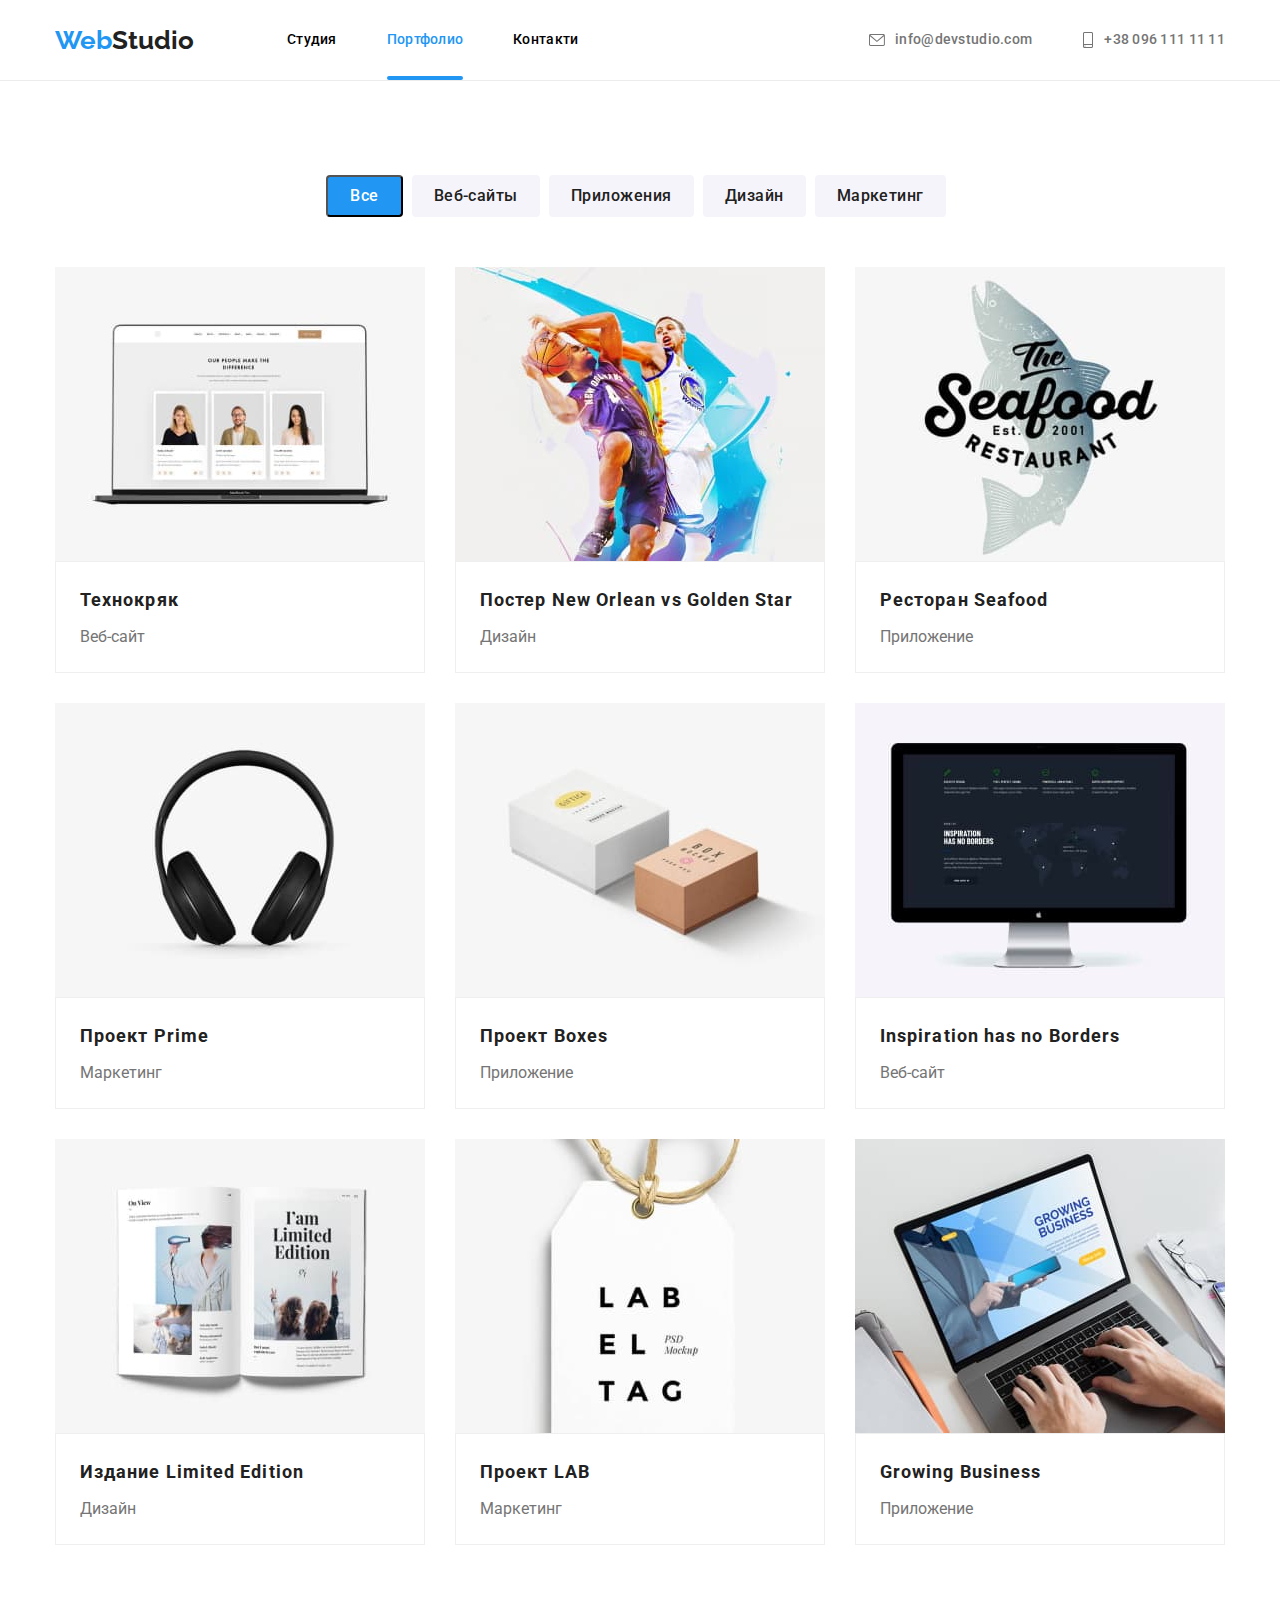
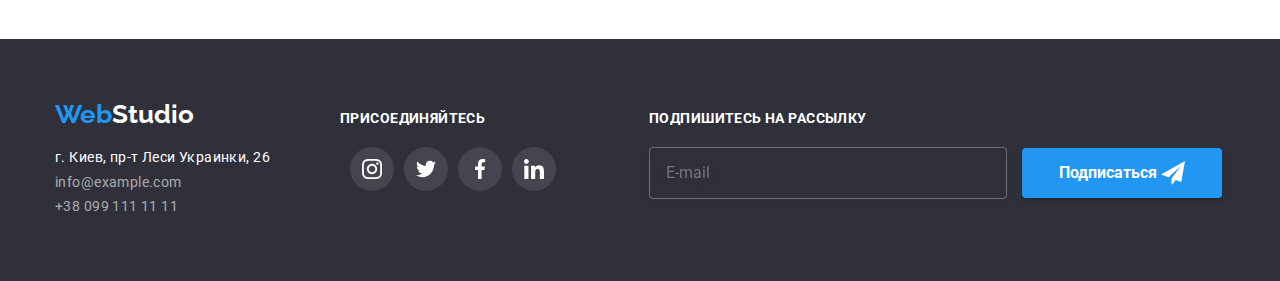
==== portfolio.html @ 723b2682 "changes bem" ====
<!DOCTYPE html>
<html lang="en">

<head>
    <meta charset="UTF-8">
    <meta http-equiv="X-UA-Compatible" content="IE=edge">
    <meta name="viewport" content="width=device-width, initial-scale=1.0">
    <title>Document</title>
    <link rel="preconnect" href="https://fonts.googleapis.com">
    <link rel="preconnect" href="https://fonts.gstatic.com" crossorigin>
    <link
        href="https://fonts.googleapis.com/css2?family=Raleway:wght@700&family=Roboto:wght@400;500;700;900&display=swap"
        rel="stylesheet">
    <link rel="stylesheet"
        href="https://cdnjs.cloudflare.com/ajax/libs/modern-normalize/0.6.0/modern-normalize.min.css" />
    <link rel="stylesheet" href="./css/styles.css">
</head>

<body>
    <header class="page-header">

        <div class="container">

            <nav class="header-nav">
                <a href="./index.html" class=" logo-page-header" lang="en"><span class="web-logo">Web</span>Studio</a>

                <ul class="site-nav">
                    <li class="site-nav__item"><a href="./index.html" class="link2">Студия</a></li>
                    <li class="site-nav__item"><a href="" class="resume2 active">Портфолио</a></li>
                    <li class="site-nav__item"><a href="" class="contacts">Контакти</a></li>
                </ul>
            </nav>

            <ul class="site-nav2">
                <li class="site-nav__item2 "><a href="mailto:info@devstudio.com" class="mail link">
                        <svg class="icon-mail" width="16px" height="12px">
                            <use href="./images/sprite.svg#icon-envelope"></use>
                        </svg>info@devstudio.com</a>
                </li>
            
                <li class="site-nav__item2"><a href="#" class="number">
            
                        <svg class="icon-phone" width="12px" height="16px">
                            <use href="./images/sprite.svg#icon-smartphone"></use>
                        </svg>+38 096 111 11 11</a></li>
            </ul>
            </div>

    </header>
    <main>
        <section class="section portfolio">

            <div class="container">

                <h1 class="visually-hidden">Портфолио</h1>

                <ul class="button-port">
                    <li class="button-port__item"><button type="button" class="button-port__list--active">Все</button></li>
                    <li class="button-port__item"><button type="button" class="button-port__list">Веб-сайты</li>
                    <li class="button-port__item"><button type="button" class="button-port__list">Приложения</li>
                    <li class="button-port__item"><button type="button" class="button-port__list">Дизайн</li>
                    <li class="button-port__item"><button type="button" class="button-port__list">Маркетинг</li>
                </ul>
            
            
                <ul class="offers-list">
                    <li class="offers-list__item">
                        <a class="offers-list__link" href="#">
                        <div class="offers-thump">
                           
                            <img src="./images/img7.jpg" class="" width="370" height="294" alt="Технокряк">
                         <div class="overlay">
                            <p class="offers-text"> Ресурс предлагает комплексные предложения с разным уровнем функционала и сервисов. Все это позволит посетителю получить
                            исчерпывающие сведения о компании или частном лице.</p>
                         </div>
                        </div>
                        <div class="card-border">
                            <h3 class="work-title2">Технокряк</h3>
                            <p class="work-list2">Веб-сайт</p> 
                        </div>
                        </a>

                    
                    </li>


                    <li class="offers-list__item">
                        <a class="offers-list__link" href="#">
                        <div class="offers-thump"> 
                        <img src="./images/img8.jpg" class="" width="370" height="294"
                            alt="Постер New Orlean vs Golden Star">
                            <div class="overlay">
                                <p class="offers-text"> Ресурс предлагает комплексные предложения с разным уровнем функционала и сервисов. Все это
                                    позволит посетителю получить
                                    исчерпывающие сведения о компании или частном лице.</p>
                                </div>
                                </div>

                        <div class="card-border">
                            <h3 class="work-title2">Постер New Orlean vs Golden Star</h3>
                            <p class="work-list2">Дизайн</p>
                        </div>
                        </a>
                    
                    </li>

                    <li class="offers-list__item">
                        <a class="offers-list__link" href="#">

                        <div class="offers-thump">
                        <img src="./images/img9.jpg" class="" width="370" height="294"
                            alt="Ресторан Seafood">
                            <div class="overlay">
                                <p class="offers-text"> Ресурс предлагает комплексные предложения с разным уровнем функционала и сервисов. Все это
                                    позволит посетителю получить
                                    исчерпывающие сведения о компании или частном лице.</p>
                            </div>
                            </div>
                        <div class="card-border">
                            <h3 class="work-title2">Ресторан Seafood</h3>
                            <p class="work-list2">Приложение</p>
                        </div>
                        </a>
                        
                    </li>

                    <li class="offers-list__item">
                        <a class="offers-list__link" href="#">
                        <div class="offers-thump">
                        <img src="./images/img10.jpg" class="" width="370" height="294" alt="Проект Prime">
                        <div class="overlay">
                            <p class="offers-text"> Ресурс предлагает комплексные предложения с разным уровнем функционала и сервисов. Все это
                                позволит посетителю получить
                                исчерпывающие сведения о компании или частном лице.</p>
                        </div>
                        </div>
                        <div class="card-border">
                           <h3 class="work-title2">Проект Prime</h3>
                            <p class="work-list2">Маркетинг</p>
                        </div>
                        </a>
                        
                    </li>

                    <li class="offers-list__item">
                        <a class="offers-list__link" href="#">
                        <div class="offers-thump">
                        <img src="./images/img11.jpg" class="" width="370" height="294" alt="Проект Boxes">
                        <div class="overlay">
                            <p class="offers-text"> Ресурс предлагает комплексные предложения с разным уровнем функционала и сервисов. Все это
                                позволит посетителю получить
                                исчерпывающие сведения о компании или частном лице.</p>
                        </div>
                        </div>
                        <div class="card-border">
                            <h3 class="work-title2">Проект Boxes</h3>
                            <p class="work-list2">Приложение</p>
                        </div>
                        </a>
                        
                    </li>

                    <li class="offers-list__item">
                        <a class="offers-list__link" href="#">
                        <div class="offers-thump">
                        <img src="./images/img12.jpg" class="" width="370" height="294"
                            alt="Inspiration has no Borders">
                            <div class="overlay">
                                <p class="offers-text"> Ресурс предлагает комплексные предложения с разным уровнем функционала и сервисов. Все это
                                    позволит посетителю получить
                                    исчерпывающие сведения о компании или частном лице.</p>
                            </div>
                            </div>
                        <div class="card-border">
                            <h3 class="work-title2">Inspiration has no Borders</h3>
                            <p class="work-list2">Веб-сайт</p>
                        </div>
                        </a>
                       
                    </li>

                    <li class="offers-list__item">
                        <a class="offers-list__link" href="#">
                        <div class="offers-thump">
                        <img src="./images/img13.jpg" class="" width="370" height="294"
                            alt="Издание Limited Edition">
                            <div class="overlay">
                                <p class="offers-text"> Ресурс предлагает комплексные предложения с разным уровнем функционала и сервисов. Все это
                                    позволит посетителю получить
                                    исчерпывающие сведения о компании или частном лице.</p>
                            </div>
                            </div>
                        <div class="card-border">
                            <h3 class="work-title2">Издание Limited Edition</h3>
                            <p class="work-list2">Дизайн</p>
                        </div>
                        </a>
                     
                    </li>

                    <li class="offers-list__item">
                        <a class="offers-list__link" href="#">
                        <div class="offers-thump">
                        <img src="./images/img14.jpg" class="" width="370" height="294" alt="Проект LAB">
                        <div class="overlay">
                            <p class="offers-text"> Ресурс предлагает комплексные предложения с разным уровнем функционала и сервисов. Все это
                                позволит посетителю получить
                                исчерпывающие сведения о компании или частном лице.</p>
                        </div>
                        </div>
                        <div class="card-border">
                            <h3 class="work-title2">Проект LAB</h3>
                            <p class="work-list2">Маркетинг</p>
                        </div>
                        </a>
                    </li>

                    <li class="offers-list__item">
                        <a class="offers-list__link" href="#">
                         <div class="offers-thump">
                        <img src="./images/img15.jpg" class="" width="370" height="294"
                            alt="Growing Business">
                            <div class="overlay">
                                <p class="offers-text"> Ресурс предлагает комплексные предложения с разным уровнем функционала и сервисов. Все это
                                    позволит посетителю получить
                                    исчерпывающие сведения о компании или частном лице.</p>
                            </div>
                            </div>
                        <div class="card-border">
                            <h3 class="work-title2">Growing Business</h3>
                            <p class="work-list2">Приложение</p>
                        </div>
                        </a>
                    </li>
                </ul>
            </div>
        </section>
    </main>
    <footer class="section footer ">
        <div class="footer-container">
            <div class="footer-second">
                <a href="./index.html" class="logo-footer" lang="en"><span class="web-logo">Web</span>Studio</a>
                <address>
    
                    <ul class="footer-nav">
                        <li class="footer-nav-li"><a href="https://goo.gl/maps/piqngm7oDQpEDh6u6" class="location"
                                target="_blank" rel="noopener nofollow noreferrer">г. Киев, пр-т Леси Украинки, 26 </a></li>
                        <li class="footer-nav-li"><a href="mailto:info@example.com" class="footer-mail">info@example.com
                            </a></li>
                        <li class="footer-nav-li"><a href="#" class="footer-number">+38 099 111 11 11 </a></li>
                    </ul>
    
                </address>
            </div>
    
            <div class="footer-sociales">
                <p class="footer-sociales-title"> Присоединяйтесь</p>
                <ul class="staff-socials">
    
                    <li class="socials-item">
                        <a href="#" class="socials-link">
                            <svg class="social-icon">
                                <use href="./images/sprite.svg#icon-instagram"></use>
                            </svg>
                        </a>
                    </li>
    
                    <li class="socials-item">
                        <a href="#" class="socials-link">
                            <svg svg class="social-icon">
                                <use href="./images/sprite.svg#icon-twitter"></use>
                            </svg>
                        </a>
                    </li>
    
                    <li class="socials-item">
                        <a href="#" class="socials-link">
                            <svg svg class="social-icon">
                                <use href="./images/sprite.svg#icon-facebook"></use>
                            </svg>
                        </a>
                    </li>
    
                    <li class="socials-item">
                        <a href="#" class="socials-link">
                            <svg svg class="social-icon">
                                <use href="./images/sprite.svg#icon-linkedin"></use>
                            </svg>
                        </a>
                    </li>
                </ul>
            </div>
         <div class="subscribe">
        <form>
            <label class="subscribe-lable" for="email">Подпишитесь на рассылку</label>
               <input type="email" name="email" id="email" placeholder="E-mail" class="subscribe-input">
                   <button type="submit" class="subscribe-button">Подписаться
                      <svg class="subscribe-client" width="24" height="24">
                    <use href="./images/icons/sprite3.svg#icon-iconsend"></use>
                     </svg>
                </button>
            </form>
          </div>
        </div>
    </footer>
    </body>
    
    </html>
---- css/styles.css ----
:root {
    --primary-text-color:#757575;
    --title-text-color:#212121;
    --accent-color:#2196F3;
    --primary-bcg-color:#FFFFFF;
    --primary-bcg-accent-color:#2196F3;
    --font-family:'Relaway',sans-serif;
    --font-family: 'Roboto',sans-serif;
    --timing-function:cubic-bezier(0.4, 0, 0.2, 1);
}

*,
*::before,
*::after{
box-sizing: inherit;
box-sizing: border-box;
}
.container{
    width: 1200px;
    padding-left: 15px;
    padding-right: 15px;
    margin: 0 auto ;
    
}

.page-header .container{
    display: flex;
}


ul{
    margin: 0px;
    padding: 0px;
}
a{
    display: inline-block;
}
/*body*/
body {
    background-color:var(--primary-bcg-color);
    color: var(--primary-text-color);
    font-family: 'Roboto', sans-serif;
    font-size: 14px;
    line-height: 1.14;
}
html {
    box-sizing: border-box;
}

*,
*::after,
*::before {
    box-sizing: inherit;
}

/* Стили для обнуления верхних отступов у элементов */
h1,
h2,
h3,
h4,
h5,
h6,
p {
    margin-top: 0;
}

/* Класс для обнуления базовых свойств у списков (ul) */
.list {
    list-style: none;
    padding-left: 0;
    margin: 0;
}

/* Класс для обнуления базовых свойств у ссылок */
.link {
    text-decoration: none;
    color: inherit;
}

/* Свойства для корректного отображения картинок */
img {
    display: block;
    max-width: 100%;
    height: auto;
}

/* Свойства для обнуления курсива у address */

address {
    font-style: normal;
}

.page-header {
    background:var(--primary-bcg-color);
    border-bottom: 1px solid #ECECEC;
  
    
}
.header-nav{
    display: flex;
     align-items: center;
     margin-right: auto;

}

.visually-hidden {
    position: absolute;
    width: 1px;
    height: 1px;
    margin: -1px;
    border: 0;
    padding: 0;
    white-space: nowrap;
    clip-path: inset(100%);
    clip: rect(0 0 0 0);
    overflow: hidden;
}

.logo-page-header{
        font-family: 'Raleway';
        color:var(--title-text-color);
        font-weight: 700;
        font-style: normal;
        font-size: 26px;
        line-height: 1.19;
        text-decoration: none;
        margin: 0;
        margin-right: 93px;
    }
    .logo-footer {
        font-family: 'Raleway';
        color:var(--primary-bcg-color);
        font-weight: 700;
        font-style: normal;
        font-size: 26px;
        line-height: 1.19;
        text-decoration: none;
        margin-bottom: 20px;
        

    }

    .web-logo{
        color: var(--primary-bcg-accent-color);
        font-style: normal;
        font-weight: 700;
        font-size: 26px;
        line-height: 1.19;
        text-decoration: none;

    }

/* site-nav */
.site-nav{
display: flex;

}


.site-nav2{
display: flex;
margin-left: 0;


    }
    .site-nav__item{
        margin-left: 50px;
    }
    .site-nav__item:first-child{
        margin:0;
    }
   
    
    .header-box1{
        display: flex;
        align-items: center;
    }
    .header-box2{
        margin-left: auto;
    }

    .site-nav__item2{
    margin-left: 50px;
    fill:rgba(117, 117, 117, 1);
    align-items: center;
     
    }
    .site-nav__item2:first-child{
        margin-left: 0;
    }
    

    
     .icon-mail, .icon-phone{
        margin-right: 10px;
        transition: fill 250ms var(--timing-function);
        
    }
    .icon-mail{
        fill: currentColor;
    }
    .icon-phone{
        fill: currentColor;
    }


    

.button-port{
    display: flex;
    margin-right: 8px;
    justify-content: center;
    margin-bottom: 50px;

}
.button-port__item{
    display: flex;
    flex-direction: row;

}
.link1{
    color:#2196F3;
    text-decoration: none;
    letter-spacing: 0.02em;
    font-weight: 500;
    padding-top: 32px;
    padding-bottom: 32px;
    position: relative;

}
/* анимация для линк */
   .link1::after{
    content:'';
    display: block;
    width: 100%;
    height: 4px;
    background: #2196F3;
    position: absolute;
    left: 0;
    bottom: 0;
    border-radius: 2px;
    opacity: 0;
    transition: opacity 250ms var(--timing-function);

 } 
 .link1:hover::after, .link1.active::after{
    opacity: 1;

 }
 /* .link:active{
    color:var(--primary-bcg-accent-color);
 } */
    

.link2{
    color:black;
    text-decoration: none;
    letter-spacing: 0.02em;
    font-weight: 500;
    line-height: 1.14;
     padding-top: 32px;
     padding-bottom: 32px;
     position: relative;
    transition: color 250ms var(--timing-function);
}
.link2::after{
    content: '';
     display: block;
     width: 100%;
     height: 4px;
     background: #2196F3;
     position: absolute;
    left: 0;
    bottom: 0;
    border-radius: 2px;
    opacity: 0;
     transition: opacity 250ms var(--timing-function);

}
.link2:hover::after{
    opacity: 1;

}
.link2:hover,
.link2:focus,
.link2:active{
    color: var(--accent-color);

}
.resume {
    color:black;
    text-decoration: none;
    font-weight: 500;
    font-size: 14px;
    line-height: 1.14;
    letter-spacing: 0.02em;
    padding-top: 32px;
    padding-bottom: 32px;
     position: relative;
    transition: color 250ms var(--timing-function);
    
    }
    .resume::after{
        content: '';
        display: block;
        width: 100%;
        height: 4px;
        background: #2196F3;
        position: absolute;
         left: 0;
         bottom: 0;
         border-radius: 2px;
         opacity: 0;
         transition: opacity 250ms var(--timing-function);

    }
        .resume:hover::after {
            opacity: 1;
            
        }
  
.resume:hover,
.resume:focus{
    color:var(--accent-color);
    fill: var(--accent-color);
}
.resume2{
    color: #2196F3;
    text-decoration: none;
    letter-spacing: 0.02em;
    font-weight: 500;
    line-height: 1.14;
    padding-top: 32px;
    padding-bottom: 32px;
    position: relative;
    transition: color 250ms var(--timing-function);
}
.resume2::after{
    content: '';
    display: block;
     width: 100%;
     height: 4px;
    background: #2196F3;
     position: absolute;
     left: 0;
     bottom: 0;
     border-radius: 2px;
    opacity: 0;
     transition: opacity 250ms var(--timing-function);

}
.resume2:hover::after, .resume2.active::after{
    opacity: 1;
}

.resume2:hover,
.resume2:focus{
    color:var(--title-text-color);
}
.contacts{
    color:black;
    text-decoration: none;
    font-weight: 500;
    letter-spacing: 0.02em;
    line-height: 1.14;
    padding-top: 32px;
    padding-bottom: 32px;
    position: relative;
    transition: color 250ms var(--timing-function);
    }
.contacts::after{
    content: '';
    display: block;
    width: 100%;
    height: 4px;
    background: #2196F3;
    position: absolute;
    left: 0;
    bottom: 0;
    border-radius: 2px;
    opacity: 0;
    transition: opacity 250ms var(--timing-function);

}
.contacts:hover::after{
    opacity: 1;
}

.contacts:hover,
.contacts:focus{
    color:var(--accent-color);
}
.mail{
    color:#757575; 
    text-decoration: none;
    font-weight: 500;
    letter-spacing: 0.02em;
    line-height: 1.14;
    padding-top: 32px;
     padding-bottom: 32px;
    transition: color 250ms var(--timing-function);
}
   

  .mail.link:hover,
  .mail.link:focus{ 
    
    color: var(--accent-color);
  
}
/* анимация для mail.link */

  .mail.link{
    display: flex;
    align-items: center;
}


.mail2{
    color: #757575;
    text-decoration: none;
    font-weight: 500;
    letter-spacing: 0.02em;
    line-height: 1.14;
    padding-top: 32px;
    padding-bottom: 32px;
}


.number{
    color:#757575;
    text-decoration: none;
    font-weight: 500;
    letter-spacing: 0.02em;
    font-style: normal;
    line-height: 1.14;
    padding-top: 32px;
    padding-bottom: 32px;
    display: flex;
    align-items: center;
    position: relative;
    transition: color 250ms var(--timing-function);
    }
    /* .number::after{
        content: '';
        display: block;
        width: 100%;
        height: 4px;
        background: #2196F3;
        position: absolute;
        left: 0;
        bottom: 0;
        border-radius: 2px;
        opacity: 0;
        transition: opacity 250ms var(--timing-function);

    }
    .number:hover::after{
        opacity: 1;
    } */
        a.number:hover .icon-phone {
            fill: var(--accent-color);
        }
    
        a.number:hover,
        a.number:focus {
            color: var(--accent-color);}




    


/*hero*/
.hero-title,.features-title, .work-title, .staff-title{
    color: var(--title-text-color);
}
.section.hero {

    background-color: #2F303A;
    text-align: center;
    padding: 200px 0;
    max-width: 1600px;
    margin: 0 auto;
    background-image: linear-gradient(to left, rgba(47, 48, 58, 0.4), rgba(47, 48, 58, 0.4)),
        url(../image/Img-hero.jpg),
     url(../images/overlay.jpg);
    background-repeat: no-repeat;
    background-position: center;
    background-size: cover;
}
.portfolio-section{
    background-color:var(--primary-bcg-color);
    padding: 94px 0;

}

.hero-title{
    max-width: 696px;
    font-size: 44px;
    line-height:1.36;
    text-align: center;
    letter-spacing: 0.06em;
    color: var(--primary-bcg-color);
    text-transform: uppercase;
    margin-left: auto;
    margin-right: auto;
    font-weight: 900;
    margin-bottom: 30px;
    
}
 .title-list{
     font-family:Roboto;
     font-style: normal;
     font-weight: normal;
     letter-spacing: 0.03em;
     margin-bottom: 0;

}
.title-list:first-child{
    margin: 0px;
}


/*features*/
.section.features{
    flex-direction: row;
    background:#FFFFFF;
    padding: 94px 0;
    text-align: center;
    column-gap: 30px;
}

.features-title{
    opacity: 0; 
    display: none;
}
.features-title{
    font-size: 14px;
    line-height: 1.14;
    letter-spacing: 0.03em;
    text-transform: uppercase;
    font-family: 'Roboto';
    font-style: normal;
    font-weight: 700;
    outline: 0;
    outline-offset: 0;
    display: block;
     margin-bottom: 10px;
    margin-top: 0px;
    text-align: left;
    color:var(--title-text-color);
    
}
.title-list{
    font-size: 14px;
    line-height: 1.71;
    letter-spacing: 0.03em;
    text-align: left;
    color:var(--primary-text-color);
}
.features-list{
    display: flex;
    text-align: center;
    padding-left: 0;
    column-gap: 30px;

}
.features-list:last-child{
    margin-right: 0;
}
.feature-list__item{
    display: block;
    width: 270px;

}
.features-icons {
    height:120px;
    background: rgba(245, 244, 250, 1);
    display: flex;
    justify-content: center;
    align-items: center;
    margin-bottom: 30px;
}
.icon-features {
    Width: 65px; 
    Height: 70px;

}
/* work*/
.section{
    padding-top: 94px;
    padding-bottom: 94px;
}
.section.work{
    padding-top: 0;
}


.work-title{
    font-weight: 700px;
    font-size: 36px;
    line-height: 1.16;
    text-align: center;
    letter-spacing: 0.03em;
    color: #212121;
    margin: 0 auto 50px;

}
/*work2*/
.work-title2{ 
    font-style: normal;
    font-weight: 700;
    font-size: 18px;
    line-height: 2;
    color: #212121;
    letter-spacing: 0.06em;
    margin-bottom: 4px;
    
}
.work-list2{
    font-style: normal;
    font-weight: 400;
     font-size: 16px;
    line-height: 1.87;
    color:var(--primary-text-color);
    margin-bottom:0;
    
}
.work-list{
    display: flex;
    justify-content: space-between;
    padding-left: 0;
    column-gap: 30px;
}
/* анимация для Чем мы занимаемся  */
    .work-services{
        display: flex;
        position: relative;
    }
  

  
  .services {
    position: absolute;
    top: 100%;
    left: 100%;
    width: 370px;
    transform: translate(-100%, -100%);
    padding-top: 27px;
    padding-bottom: 27px;
    margin-bottom: 0;
    font-weight: 700;
    text-align: center;
    text-transform: uppercase;
    background: rgba(47, 48, 58, 0.8);
    color: var(--primary-bcg-color);
    }
    
  


/*staff*/
.section.staff{
    background-color:#F5F4FA;
    padding-top: 94px;
    padding-bottom: 94px;
}

.staff-title{
    color: var(--title-text-color);
    font-size: 36px;
    font-weight: 700px;
    line-height: 1.16;
    text-align: center;
    letter-spacing: 0.03em;
    margin-bottom: 50px;
    margin-top: 0%;
}
.staff-list{
    font-size: 16px;
    font-weight: 500;
    line-height: 1.18;
    color:var(--title-text-color);
    letter-spacing: 0.03em;
    margin-top: 0;
    margin-bottom: 0;
    padding-top: 30px;

}
.staff-position{
    font-size: 16px;
    line-height: 1.18;
    letter-spacing: 0.03em;
    margin-top: 0;
    margin-bottom: 0;
    margin-top: 10px;
    margin-bottom: 30px;
}
.staff-title-list{
    display: flex;
    text-align: center;
   padding-left: 0;
    column-gap: 30px;
    margin-top: 0;
    margin-bottom: 0;

    
}
.staff-title-list:last-child {   
column-gap: 30px;
}

.staff-title-list li{
    background: #FFFFFF;
     box-shadow: 0px 1px 3px rgba(0, 0, 0, 0.12), 0px 1px 1px rgba(0, 0, 0, 0.14), 0px 2px 1px rgba(0, 0, 0, 0.2);
     border-radius: 0px 0px 4px 4px;
     
}
.staff-socials{
    display: flex;
    justify-content: center;

}
.staff-socials-list{
        display: flex;
        justify-content: center;
        padding-left: 0;
        margin-top: 0;
        margin-bottom: 30px;
}

.title-clients{
    font-weight: 700px;
    font-size: 36px;
    line-height: 1.16;
    text-align: center;
    letter-spacing: 0.03em;
    color: #212121;
    margin: 0 auto 50px;
    }


/*button*/

.button-primary{
    background :var(--accent-color);
    color:var(--primary-bcg-color);
    box-shadow: 0px 4px 4px rgba(0, 0, 0, 0.15);
    border-radius: 4px;
    font-style: normal;
    font-weight: 700;
    font-size: 16px;
    line-height: 1.87px;
    letter-spacing: 0.06em;
    padding: 10px 32px;
    border:none;
    cursor: pointer;
    height: 50px;
    transition: color 250ms var(--timing-function);
   
    
   
}
.button-primary:hover,
.button-primary:focus { 
    color:var(--title-text-color);
}
ul{
    list-style: none;
}

.button-port__item{
    display: flex;
    margin-right: 9px;
}
.button-port__item:last-child{
    margin-right: 0;
}

.button-port__list{
    font-family: inherit;
        font-weight: 500;
        font-size: 16px;
        line-height: 1.62;
        color:var(--title-text-color);
        background: #F5F4FA;
        border: none;
        border-radius: 4px;
        padding: 6px 22px;
        border: 1 solid transparent;
        text-align: center;
        letter-spacing: 0.03em;
        cursor: pointer;  
        transition: color 250ms var(--timing-function), background-color 250ms var(--timing-function),
        box-shadow 250ms var(--timing-function);
    
}
.button-port__list:hover,
.button-port__list:focus{
    background-color: var(--primary-bcg-accent-color);
    color: var(--primary-bcg-color);
    box-shadow: 0px 3px 1px rgba(0, 0, 0, 0.1), 0px 1px 2px rgba(0, 0, 0, 0.08),
            0px 2px 2px rgba(0, 0, 0, 0.12);

}
.clients-list{
    display: flex;
    justify-content: space-around;
    padding-left: 0;
    column-gap: 30px;
}

.button-port__list--active{
    background: var(--accent-color);
    text-align: center;
    letter-spacing: 0.03em;
    color: var(--primary-bcg-color);
    font-style: normal;
    font-weight: 500;
    font-size: 16px;
    line-height: 1.62;
    border-radius: 4px;
    padding: 6px 22px;
    cursor: pointer;
    transition: box-shadow 250ms var(--timing-function);
    


    }
    .button-port__list--active:hover,
    .button-port__list--active:focus {
    /* color: var(--title-text-color); */
    box-shadow: 0px 3px 1px rgba(0, 0, 0, 0.1),
            0px 1px 2px rgba(0, 0, 0, 0.08),
            0px 2px 2px rgba(0, 0, 0, 0.12);
    }
   
    


/*footer*/
.section.footer{
padding: 60px 0;
 background-color: #2F303a;
 
}

.footer-nav{
    display: block;
   padding-left: 0;

}
.footer-nav-li{
    margin-bottom: 9px;
    
}
.footer-nav-li:last-child{
    margin-bottom: 0;
}

.footer-mail{
    color: rgba(255, 255, 255, 0.6);
    letter-spacing: 0.03em;
    font-style: normal;
    font-weight: 400;
    text-decoration: none;
    transition: color 250ms var(--timing-function);
    
}
.footer-mail:hover,
.footer-mail:focus{
    color:var(--accent-color);
}


.footer-number{
    font-style: normal;
    font-weight: 400;
    letter-spacing: 0.03em;
    color: rgba(255, 255, 255, 0.6);
    text-decoration: none;
    transition: color 250ms var(--timing-function);
    
    
   
    }
    .footer-number:hover,
     .footer-number:focus
    {color:var(--accent-color) ;}


.location{
    color:#FFFFFF;
    font-style: normal;
    text-decoration: none;
   letter-spacing: 0.03em;
   

}
.section.portfolio{
    padding-top: 94px;
    padding-bottom: 94px;

}
.offers-list{
    display: flex;
    flex-wrap: wrap;
    margin-right: auto;
    margin-bottom: auto;
    margin-top: 50px;
    justify-content: space-around;
    align-items: center;
    column-gap: 30px;
}

.offers-list__item {
    flex-basis: calc(100%-90px)/3;
    margin-bottom: 30px;
    cursor: pointer;
    text-decoration: none;
}
.offers-list__item:nth-last-child(-n+3){margin-bottom: 0;
}


 .offers-list__link{
    cursor: pointer;
    text-decoration: none;
    transition: box-shadow 250ms var(--timing-function);
} 
 .offers-list__link:hover,
.offers-list__link:focus{box-shadow: 0px 1px 1px rgba(0, 0, 0, 0.12), 0px 4px 4px rgba(0, 0, 0, 0.06),
        1px 4px 6px rgba(0, 0, 0, 0.16);} 

.card-border{
    border: 1px solid #eeee;
    padding: 20px 24px;
    
}
/* анимация для портфолио карточек */
.offers-thump{
    position: relative;
    overflow: hidden;
}
.offers-thump:hover .overlay{
    transform: translateY(0%);

}
.overlay{ 
    position: absolute;
    top:0;
    left: 0;
    width: 100%;
     height: 100%;
     padding: 63px 24px; 
    background: rgba(33, 150, 243, 0.9);
    transform: translateY(100%);
    transition: 250ms var(--timing-function);
}
.offers-text{
    font-family: inherit;
    font-weight: 400;
    font-size: 18px;
    line-height: 1.15;
    color: var(--primary-bcg-color);
}





/*Постоянные клиенты*/
.clients-list{
    display: flex;
}
.clients-icon{
   width: 106px;
   height: 60px;
   fill: #AFB1B8;
    transition: fill 250ms var(--timing-function);
    }

 /* .clients-icon:hover,
.clients-icon:focus{
    fill: var(--primary-bcg-accent-color)
}  */
.clients-link{
    display: flex;
     justify-content: space-around;
    align-items: center;
    border: 1px solid #afb1b8;
     border-radius: 4px;
     width: 170px;
    height: 92px;
    transition: border-color 250ms var(--timing-function);
}

.clients-link:hover .clients-icon{
    fill: var(--primary-bcg-accent-color);
}
.clients-link:focus .clients-icon{
    fill: var(--primary-bcg-accent-color);
}

.clients-link:hover,
.clients-link:focus{
    fill:var(--primary-bcg-accent-color);
    border-color: var(--primary-bcg-accent-color);
}

.footer-container {
    width: 1200px;
    padding-left: 15px;
    padding-right: 15px;
    margin: 0 auto;
    display: flex;
     align-items: baseline;
}

.footer-second{
    margin-right: 70px;
}
.footer-sociales-title {
   font-style: normal;
    font-weight: 700;
    font-size: 14px;
    line-height: 1.14;
    letter-spacing: 0.03em;
    text-transform: uppercase;
    margin-bottom: 20px;
    color: #FFFFFF;
}
.footer
.staff-socials{
    display: flex;
    margin-bottom: 30px;
}

 .socials-link{
    display:flex;
    align-items: center;
    height: 44px;
    width: 44px;
    background-position: center;
    justify-content: center; 
    border-radius: 50%;
    color: #AFB1B8;
    cursor: pointer;
    transition: background-color 250ms var(--timing-function);
    
}
  .socials-link:hover,
  .socials-link:focus {
    color: var(--primary-bcg-color); 
     background-color: var(--accent-color); 
} 
 .socials-link:hover .social-icon{
    fill:var(--primary-bcg-color);
    
} 

.socials-item{
    margin-left: 10px;
}


.socials-item:first-child{
    margin-left: 0;
}
li.socials-item {
    box-shadow: none;
    display: inline-block;
}


.social-icon{
    width: 20px;
    height: 20px;
    fill: currentColor; 
    justify-content: center;
     align-items: center;
    line-height: 30px;
    display: inline-block;
    transition: fill 250ms var(--timing-function);


}
/* .social-icon:hover,:focus { 
    background-color: var(--primary-bcg-accent-color);
    fill: var(--primary-bcg-color);

} */
.footer-sociales .socials-item{
    margin-left: 10px;
    background: rgba(255, 255, 255, 0.1);
    border-radius: 50%;

}
.footer-sociales .socials-link{
    display: flex;
    background-position: center;
    cursor: pointer;
    width: 44px;
    height: 44px;
    color:var(--primary-bcg-color);
    justify-content: center;
    align-items: center;
    transition: background-color 250ms var(--timing-function);

}
/* modalka */
.backdrop{
    position: fixed;
    top: 0;
    left:0;
    width: 100%;
    height: 100%;
    background-color: rgba(0, 0, 0, 0.2);
    opacity: 1;
    transition: opacity 250ms var(--timing-function), visibility  250ms var(--timing-function);

}
 .backdrop.is-hidden{
    opacity: 0;
    visibility: hidden;
    pointer-events: none;
} 
.backdrop.is-hidden .modal{
    transform: translate(-50%, -50%) scale(0.9);
}

.modal{
    position: absolute;
    top: 50%;
    left: 50%;
    background-color: var(--primary-bcg-color);
    width: 528px;
    height: 581px;
    transform: translate(-50%, -50%);
    transition: 250ms var(--timing-function);
    box-shadow: 0px 1px 3px rgba(0, 0, 0, 0.12), 0px 1px 1px rgba(0, 0, 0, 0.14), 0px 2px 1px rgba(0, 0, 0, 0.2);
    border-radius: 4px;
}
 .modal-button{
    display: flex;
    align-items: center;
    justify-content: center;
    position: absolute;
    border-radius: 50%;
    border: 1px solid rgba(0, 0, 0, 0.1);
    background-color: var(--primary-bcg-color);
    left: 490px;
    right: 8px;
    bottom: 543px;
    top: 8px;
    transition: color 250ms var(--timing-function);
 }
 .modal-button:hover,
 .modal-button:focus{
    color:var(--primary-bcg-accent-color);
 }
 .modal-icon{
    width: 18px;
    height: 18px;
    fill: currentColor;
    cursor: pointer;
    

 }
/* стилизация для form modal */
/* сброс стилей */
input,
textarea{
outline: none;
}

.form-title{
    font-size: 20px;
    font-weight: 700;
    letter-spacing: 0.03em;
    color: var(--title-text-color);
    margin-bottom: 12px;
}
.form{
     width: 528px;
     height: 581px; 
    margin-left: auto;
    margin-right: auto;
    padding: 40px;

}
.form-field{
     position: relative; 
    height: 40px; 
    border-radius: 4px;
    margin-bottom: 10px;
    display: flex;
    flex-direction: column;}



.form-field.textarea{
     width: 100%; 
    min-height: 120px;
    margin-bottom: 0;}

    .form-field-input.form-field-input-textarea{
        padding-top: 12px;
         padding-right: 16px;
         padding-bottom: 12px;
        padding-left: 16px;
         height: 120px;
        font-size: 14px;
         line-height: 1.14;
        letter-spacing: 0.01em;
        resize: none;
    }
   /* .form-field-input-textarea{
    padding: 12px 16px;
    padding-top: 12px;
     height: 120px;
     resize: none;
    border: 1px solid rgba(33, 33, 33, 0.2);
    border-radius: 4px;}
        /* padding-top: 12px;
        padding-right: 16px;
        padding-bottom: 12px;
        padding-left: 16px;
        height: 120px;
        font-size: 14px;
        line-height: 1.14;
        letter-spacing: 0.01em;
        resize: none; */ */

 

 .form-field-input::placeholder {
    color: rgba(117, 117, 117, 0.5);
    font-weight: 400;
    font-size: 14px;
    line-height: 1.4;
    letter-spacing: 0.01em;
}   

 /* .form-field.checkbox{
    display: flex;
    justify-content: center;
    text-align: center;
    line-height: 24px;
    font-weight: 400;
    font-size: 14px;
     letter-spacing: 0.03em;
     margin-top: 20px;
     margin-bottom: 30px;
     } */


.checkbox-label{
     display: block;
    position: relative;
    align-items: center;
    justify-content: center;
     text-align: center;
    line-height: 1.71;
    font-weight: 400;
     color: #757575;
     font-size: 14px;
     letter-spacing: 0.03em;
     margin-top: 20px;
     margin-bottom: 30px;}
    /* position: relative;
    display: flex;
    align-items: center;
    justify-content: center;
     font-size: 14px;
    font-weight: 400;
    line-height: 1.71;
    letter-spacing: 0.03em;
    color: #757575; */
    

.checkbox-icon2{
    display: inline-block;
    width: 16px;
    height: 15px;
     margin-right: 7px;
    border: 2px solid #212121;
    margin: right 7px;;
    } 
      



 .checkbox:checked +.checkbox-icon2{
    border-color: transparent;
    background-color: #2196F3;
    background-image: url(../images/icons/sprite3.svg#icon-tip);
    background-size: contain;
    background-origin: border-box;
    background-repeat: no-repeat;
}  
.form-field-input{
    display: block;
    padding-left: 42px;
    border: 1px solid rgba(33, 33, 33, 0.2);
    min-height: 40px;
    border-radius: 4px;
    color: rgba(117, 117, 117, 1);
     transition: border 250ms var(--timing-function); 
    cursor: pointer;
}
.form-field-input:focus-within,
.form-field-input:focus {
    border: 1px solid var(--accent-color);
    color: var(--title-text-color);
    fill: var(--accent-color);}

.form-label{
    display: block;
    font-size: 12px;
    line-height: 1.17;
    letter-spacing: 0.01em;
    color:#757575;
    margin-bottom: 4px;
}


.form-icon{
position: absolute;
top: 50%;
left: 12px;
transform: translateY(-50%);
transition: transform var(--timing-function);
transition: fill 250ms var(--timing-function);}
 
.form-field:focus-within>.form-icon,
.form-field:focus>.form-icon {
    fill: var(--accent-color);
}


 .form-agreement-link {
    color: #2196F3;
    text-decoration: underline;
    margin-left: 2px;
} 

.form-field-label{
     margin-bottom: 4px; 
}
 
 .form-button{
    display: flex;
    align-items: center;
    flex-direction: column;

} 
.sub-button{
    width: 200px;
    height: 50px;
     font-weight: 700; 
    font-size: 16px;
    line-height: 1.87;
     background-color: var(--accent-color);
     color: var(--primary-bcg-color);
     align-items: center;
     justify-content: center;
     cursor: pointer;
    border-color: transparent;
     box-shadow: 0px 4px 4px rgba(0, 0, 0, 0.15);
    border-radius: 4px;
    transition: color var(--timing-function);


}
    .sub-button:hover{
        color: var(--title-text-color);
    }

    
        
    






  /* стилизация form для footer */
  .subscribe{
    padding-left: 93px;
  }

  .subscribe-lable{
    display: flex;
    flex-direction: column;
     cursor: pointer;
     text-transform: uppercase;
     font-weight: 700;
     font-style: normal;
    font-size: 14px;
    line-height: 1.14;
    letter-spacing: 0.03em;
    color: #FFFFFF;
    margin-bottom: 20px;
    }
  .subscribe-input{
   
    min-width: 358px;
    padding: 15px 16px;
     font-size: 16px;
     line-height: 1.25;
    color: var(--primary-bcg-color);
     background-color: transparent;
     border: 1px solid rgba(255, 255, 255, 0.3);
    border-radius: 4px;
    filter: drop-shadow(0px 4px 4px rgba(0, 0, 0, 0.15));
  }
  .subscribe-button{
    min-width: 200px;
     height: 50px;
     margin-left: 12px;
    font-weight: 700;
    font-size: 16px;
     line-height: 1.8755;
     background-color: var(--accent-color);
     color: var(--primary-bcg-color);
    align-items: center;
    justify-content: center;
    cursor: pointer;
    border-color: transparent;
    box-shadow: 0px 4px 4px rgba(0, 0, 0, 0.15);
    border-radius: 4px;

  }
  .subscribe-client{
    vertical-align: middle;
  }
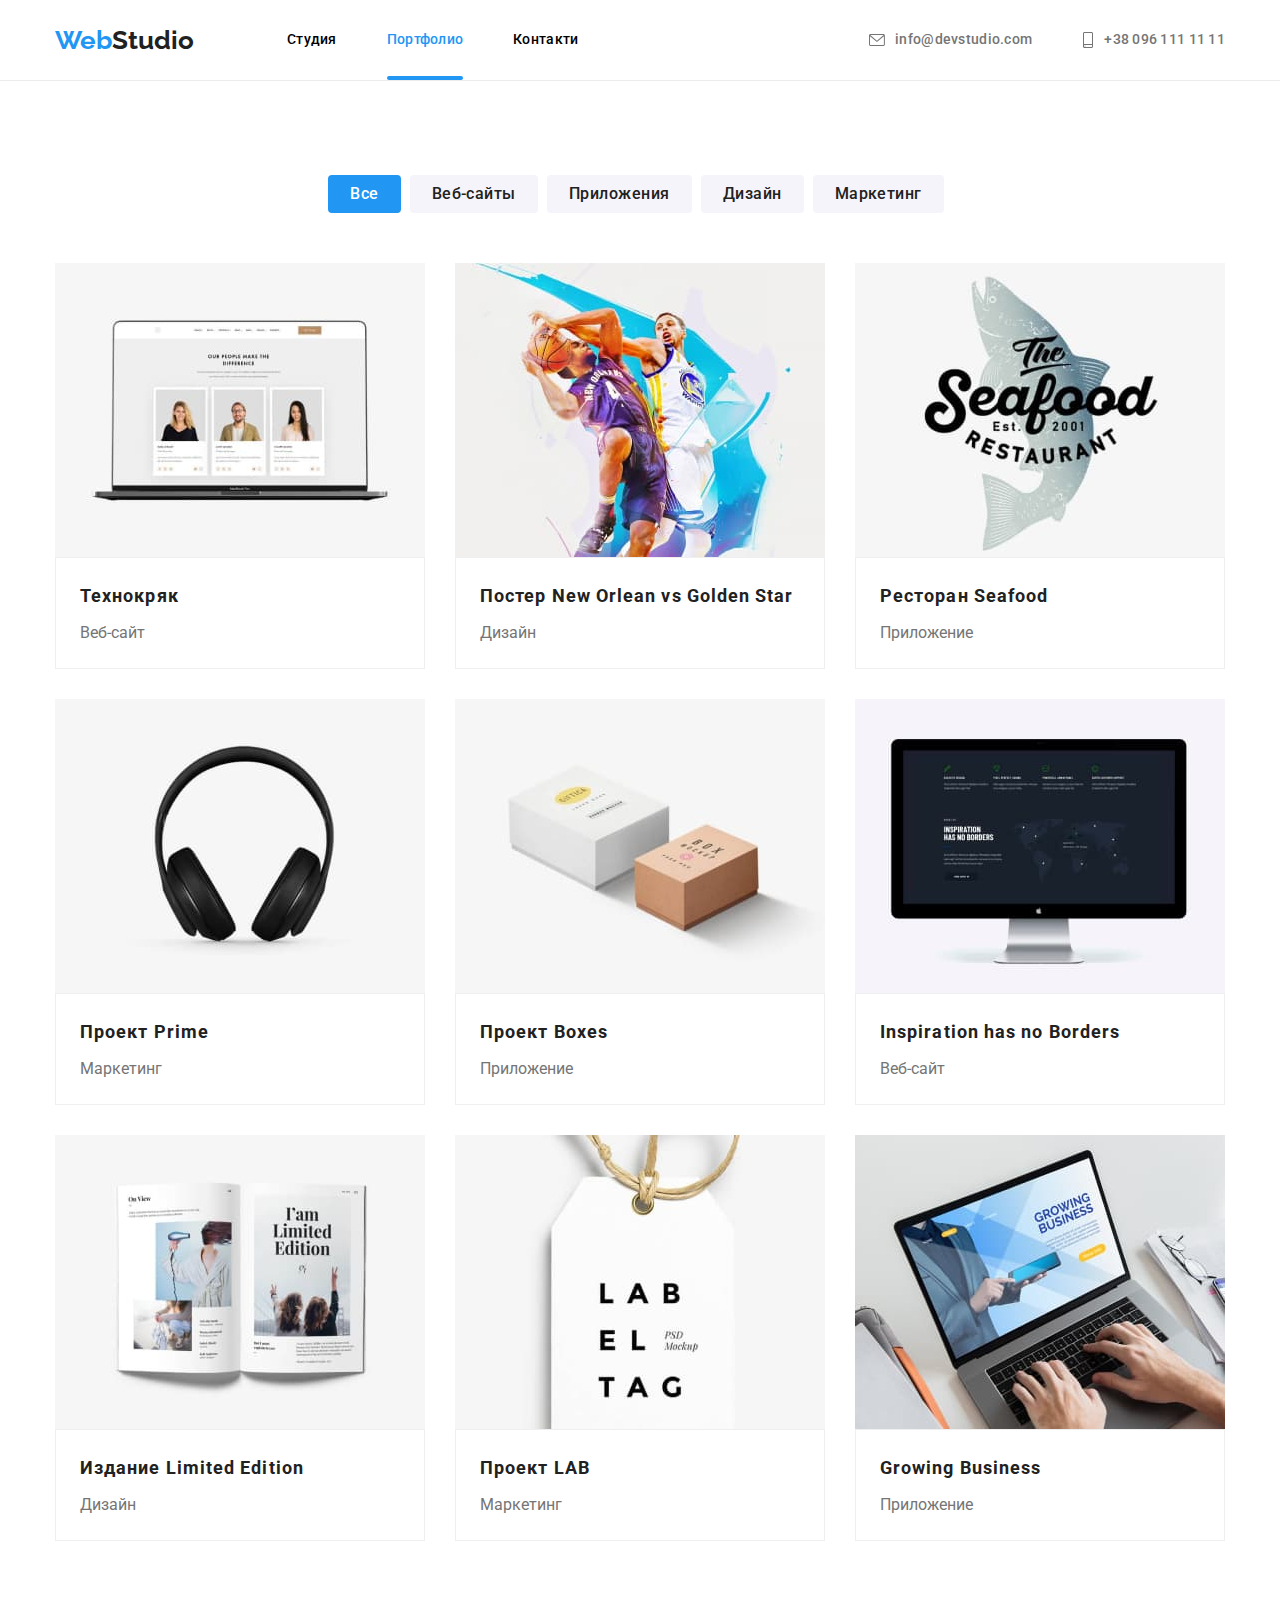
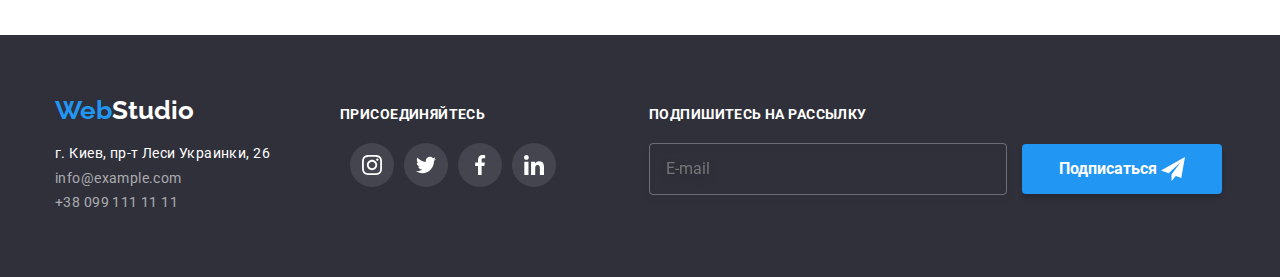
==== commit 312df68f: "fixing mistakes" ====
--- a/portfolio.html
+++ b/portfolio.html
@@ -13,7 +13,7 @@
         rel="stylesheet">
     <link rel="stylesheet"
         href="https://cdnjs.cloudflare.com/ajax/libs/modern-normalize/0.6.0/modern-normalize.min.css" />
-    <link rel="stylesheet" href="./css/styles.css">
+    <link rel="stylesheet" href="./css/main.min.css">
 </head>
 
 <body>
--- a/css/main.min.css
+++ b/css/main.min.css
@@ -0,0 +1 @@
+:root{--primary-text-color: #757575;--title-text-color: #212121;--accent-color: #2196F3;--primary-bcg-color: #FFFFFF;--primary-bcg-accent-color: #2196F3;--font-family: "Relaway", sans-serif;--font-family: "Roboto", sans-serif;--timing-function: cubic-bezier(0.4, 0, 0.2, 1)}.visually-hidden{position:absolute;width:1px;height:1px;margin:-1px;border:0;padding:0;white-space:nowrap;-webkit-clip-path:inset(100%);clip-path:inset(100%);clip:rect(0 0 0 0);overflow:hidden}.is-hidden{opacity:0;visibility:hidden;pointer-events:none}*,*::before,*::after{-webkit-box-sizing:inherit;box-sizing:inherit;-webkit-box-sizing:border-box;box-sizing:border-box}.container{width:1200px;padding-left:15px;padding-right:15px;margin:0 auto}.page-header .container{display:-webkit-box;display:-ms-flexbox;display:flex}ul{margin:0px;padding:0px}a{display:inline-block}body{background-color:var(--primary-bcg-color);color:var(--primary-text-color);font-family:"Roboto",sans-serif;font-size:14px;line-height:1.14}html{-webkit-box-sizing:border-box;box-sizing:border-box}*,*::after,*::before{-webkit-box-sizing:inherit;box-sizing:inherit}h1,h2,h3,h4,h5,h6,p{margin-top:0}.list{list-style:none;padding-left:0;margin:0}.link{text-decoration:none;color:inherit}img{display:block;max-width:100%;height:auto}address{font-style:normal}ul{list-style:none}input,textarea{outline:none}.button-port{display:-webkit-box;display:-ms-flexbox;display:flex;margin-right:8px;-webkit-box-pack:center;-ms-flex-pack:center;justify-content:center;margin-bottom:50px}.button-port__item{display:-webkit-box;display:-ms-flexbox;display:flex;-webkit-box-orient:horizontal;-webkit-box-direction:normal;-ms-flex-direction:row;flex-direction:row}.button-primary{background:var(--accent-color);color:var(--primary-bcg-color);-webkit-box-shadow:0px 4px 4px rgba(0,0,0,.15);box-shadow:0px 4px 4px rgba(0,0,0,.15);border-radius:4px;font-style:normal;font-weight:700;font-size:16px;line-height:1.87px;letter-spacing:.06em;padding:10px 32px;border:none;cursor:pointer;height:50px;-webkit-transition:color 250ms var(--timing-function);transition:color 250ms var(--timing-function)}.button-primary:hover,.button-primary:focus{color:var(--title-text-color)}.button-port__item{display:-webkit-box;display:-ms-flexbox;display:flex;margin-right:9px}.button-port__item:last-child{margin-right:0}.button-port__list{font-family:inherit;font-weight:500;font-size:16px;line-height:1.62;color:var(--title-text-color);background:#f5f4fa;border:none;border-radius:4px;padding:6px 22px;border:1 solid rgba(0,0,0,0);text-align:center;letter-spacing:.03em;cursor:pointer;-webkit-transition:color 250ms var(--timing-function),background-color 250ms var(--timing-function),-webkit-box-shadow 250ms var(--timing-function);transition:color 250ms var(--timing-function),background-color 250ms var(--timing-function),-webkit-box-shadow 250ms var(--timing-function);transition:color 250ms var(--timing-function),background-color 250ms var(--timing-function),box-shadow 250ms var(--timing-function);transition:color 250ms var(--timing-function),background-color 250ms var(--timing-function),box-shadow 250ms var(--timing-function),-webkit-box-shadow 250ms var(--timing-function)}.button-port__list:hover,.button-port__list:focus{background-color:var(--primary-bcg-accent-color);color:var(--primary-bcg-color);-webkit-box-shadow:0px 3px 1px rgba(0,0,0,.1),0px 1px 2px rgba(0,0,0,.08),0px 2px 2px rgba(0,0,0,.12);box-shadow:0px 3px 1px rgba(0,0,0,.1),0px 1px 2px rgba(0,0,0,.08),0px 2px 2px rgba(0,0,0,.12)}.clients-list{display:-webkit-box;display:-ms-flexbox;display:flex;-ms-flex-pack:distribute;justify-content:space-around;padding-left:0;-webkit-column-gap:30px;-moz-column-gap:30px;column-gap:30px}.button-port__list--active{background:var(--accent-color);border:none;text-align:center;letter-spacing:.03em;color:var(--primary-bcg-color);font-style:normal;font-weight:500;font-size:16px;line-height:1.62;border-radius:4px;padding:6px 22px;cursor:pointer;-webkit-transition:-webkit-box-shadow 250ms var(--timing-function);transition:-webkit-box-shadow 250ms var(--timing-function);transition:box-shadow 250ms var(--timing-function);transition:box-shadow 250ms var(--timing-function), -webkit-box-shadow 250ms var(--timing-function)}.button-port__list--active:hover,.button-port__list--active:focus{-webkit-box-shadow:0px 3px 1px rgba(0,0,0,.1),0px 1px 2px rgba(0,0,0,.08),0px 2px 2px rgba(0,0,0,.12);box-shadow:0px 3px 1px rgba(0,0,0,.1),0px 1px 2px rgba(0,0,0,.08),0px 2px 2px rgba(0,0,0,.12)}.button-port__item{display:-webkit-box;display:-ms-flexbox;display:flex;margin-right:9px}.button-port__item:last-child{margin-right:0}.button-port__list{font-family:inherit;font-weight:500;font-size:16px;line-height:1.62;color:var(--title-text-color);background:#f5f4fa;border:none;border-radius:4px;padding:6px 22px;border:1 solid rgba(0,0,0,0);text-align:center;letter-spacing:.03em;cursor:pointer;-webkit-transition:color 250ms var(--timing-function),background-color 250ms var(--timing-function),-webkit-box-shadow 250ms var(--timing-function);transition:color 250ms var(--timing-function),background-color 250ms var(--timing-function),-webkit-box-shadow 250ms var(--timing-function);transition:color 250ms var(--timing-function),background-color 250ms var(--timing-function),box-shadow 250ms var(--timing-function);transition:color 250ms var(--timing-function),background-color 250ms var(--timing-function),box-shadow 250ms var(--timing-function),-webkit-box-shadow 250ms var(--timing-function)}.button-port__list:hover,.button-port__list:focus{background-color:var(--primary-bcg-accent-color);color:var(--primary-bcg-color);-webkit-box-shadow:0px 3px 1px rgba(0,0,0,.1),0px 1px 2px rgba(0,0,0,.08),0px 2px 2px rgba(0,0,0,.12);box-shadow:0px 3px 1px rgba(0,0,0,.1),0px 1px 2px rgba(0,0,0,.08),0px 2px 2px rgba(0,0,0,.12)}.clients-list{display:-webkit-box;display:-ms-flexbox;display:flex;-ms-flex-pack:distribute;justify-content:space-around;padding-left:0;-webkit-column-gap:30px;-moz-column-gap:30px;column-gap:30px}.button-port__list--active{background:var(--accent-color);border:none;text-align:center;letter-spacing:.03em;color:var(--primary-bcg-color);font-style:normal;font-weight:500;font-size:16px;line-height:1.62;border-radius:4px;padding:6px 22px;cursor:pointer;-webkit-transition:-webkit-box-shadow 250ms var(--timing-function);transition:-webkit-box-shadow 250ms var(--timing-function);transition:box-shadow 250ms var(--timing-function);transition:box-shadow 250ms var(--timing-function), -webkit-box-shadow 250ms var(--timing-function)}.button-port__list--active:hover,.button-port__list--active:focus{-webkit-box-shadow:0px 3px 1px rgba(0,0,0,.1),0px 1px 2px rgba(0,0,0,.08),0px 2px 2px rgba(0,0,0,.12);box-shadow:0px 3px 1px rgba(0,0,0,.1),0px 1px 2px rgba(0,0,0,.08),0px 2px 2px rgba(0,0,0,.12)}.modal-button{display:-webkit-box;display:-ms-flexbox;display:flex;-webkit-box-align:center;-ms-flex-align:center;align-items:center;-webkit-box-pack:center;-ms-flex-pack:center;justify-content:center;position:absolute;border-radius:50%;border:1px solid rgba(0,0,0,.1);background-color:var(--primary-bcg-color);left:490px;right:8px;bottom:543px;top:8px;-webkit-transition:color 250ms var(--timing-function);transition:color 250ms var(--timing-function)}.modal-button:hover,.modal-button:focus{color:var(--primary-bcg-accent-color)}.sub-button{width:200px;height:50px;font-weight:700;font-size:16px;line-height:1.87;background-color:var(--accent-color);color:var(--primary-bcg-color);-webkit-box-align:center;-ms-flex-align:center;align-items:center;-webkit-box-pack:center;-ms-flex-pack:center;justify-content:center;cursor:pointer;border-color:rgba(0,0,0,0);-webkit-box-shadow:0px 4px 4px rgba(0,0,0,.15);box-shadow:0px 4px 4px rgba(0,0,0,.15);border-radius:4px;-webkit-transition:color var(--timing-function);transition:color var(--timing-function)}.sub-button:hover{color:var(--title-text-color)}.subscribe-button{min-width:200px;height:50px;margin-left:12px;font-weight:700;font-size:16px;line-height:1.8755;background-color:var(--accent-color);color:var(--primary-bcg-color);-webkit-box-align:center;-ms-flex-align:center;align-items:center;-webkit-box-pack:center;-ms-flex-pack:center;justify-content:center;cursor:pointer;border-color:rgba(0,0,0,0);-webkit-box-shadow:0px 4px 4px rgba(0,0,0,.15);box-shadow:0px 4px 4px rgba(0,0,0,.15);border-radius:4px}.form-button{display:-webkit-box;display:-ms-flexbox;display:flex;-webkit-box-align:center;-ms-flex-align:center;align-items:center;-webkit-box-orient:vertical;-webkit-box-direction:normal;-ms-flex-direction:column;flex-direction:column}.link1{color:#2196f3;text-decoration:none;letter-spacing:.02em;font-weight:500;padding-top:32px;padding-bottom:32px;position:relative}.link1::after{content:"";display:block;width:100%;height:4px;background:#2196f3;position:absolute;left:0;bottom:0;border-radius:2px;opacity:0;-webkit-transition:opacity 250ms var(--timing-function);transition:opacity 250ms var(--timing-function)}.link1:hover::after,.link1.active::after{opacity:1}.link2{color:#000;text-decoration:none;letter-spacing:.02em;font-weight:500;line-height:1.14;padding-top:32px;padding-bottom:32px;position:relative;-webkit-transition:color 250ms var(--timing-function);transition:color 250ms var(--timing-function)}.link2::after{content:"";display:block;width:100%;height:4px;background:#2196f3;position:absolute;left:0;bottom:0;border-radius:2px;opacity:0;-webkit-transition:opacity 250ms var(--timing-function);transition:opacity 250ms var(--timing-function)}.link2:hover::after{opacity:1}.link2:hover,.link2:focus,.link2:active{color:var(--accent-color)}.resume{color:#000;text-decoration:none;font-weight:500;font-size:14px;line-height:1.14;letter-spacing:.02em;padding-top:32px;padding-bottom:32px;position:relative;-webkit-transition:color 250ms var(--timing-function);transition:color 250ms var(--timing-function)}.resume::after{content:"";display:block;width:100%;height:4px;background:#2196f3;position:absolute;left:0;bottom:0;border-radius:2px;opacity:0;-webkit-transition:opacity 250ms var(--timing-function);transition:opacity 250ms var(--timing-function)}.resume:hover::after{opacity:1}.resume:hover,.resume:focus{color:var(--accent-color);fill:var(--accent-color)}.resume2{color:#2196f3;text-decoration:none;letter-spacing:.02em;font-weight:500;line-height:1.14;padding-top:32px;padding-bottom:32px;position:relative;-webkit-transition:color 250ms var(--timing-function);transition:color 250ms var(--timing-function)}.resume2::after{content:"";display:block;width:100%;height:4px;background:#2196f3;position:absolute;left:0;bottom:0;border-radius:2px;opacity:0;-webkit-transition:opacity 250ms var(--timing-function);transition:opacity 250ms var(--timing-function)}.resume2:hover::after,.resume2.active::after{opacity:1}.resume2:hover,.resume2:focus{color:var(--title-text-color)}.contacts{color:#000;text-decoration:none;font-weight:500;letter-spacing:.02em;line-height:1.14;padding-top:32px;padding-bottom:32px;position:relative;-webkit-transition:color 250ms var(--timing-function);transition:color 250ms var(--timing-function)}.contacts::after{content:"";display:block;width:100%;height:4px;background:#2196f3;position:absolute;left:0;bottom:0;border-radius:2px;opacity:0;-webkit-transition:opacity 250ms var(--timing-function);transition:opacity 250ms var(--timing-function)}.contacts:hover::after{opacity:1}.contacts:hover,.contacts:focus{color:var(--accent-color)}.mail{color:#757575;text-decoration:none;font-weight:500;letter-spacing:.02em;line-height:1.14;padding-top:32px;padding-bottom:32px;-webkit-transition:color 250ms var(--timing-function);transition:color 250ms var(--timing-function)}.mail.link:hover,.mail.link:focus{color:var(--accent-color)}.mail.link{display:-webkit-box;display:-ms-flexbox;display:flex;-webkit-box-align:center;-ms-flex-align:center;align-items:center}.mail2{color:#757575;text-decoration:none;font-weight:500;letter-spacing:.02em;line-height:1.14;padding-top:32px;padding-bottom:32px}.number{color:#757575;text-decoration:none;font-weight:500;letter-spacing:.02em;font-style:normal;line-height:1.14;padding-top:32px;padding-bottom:32px;display:-webkit-box;display:-ms-flexbox;display:flex;-webkit-box-align:center;-ms-flex-align:center;align-items:center;position:relative;-webkit-transition:color 250ms var(--timing-function);transition:color 250ms var(--timing-function)}a.number:hover .icon-phone{fill:var(--accent-color)}a.number:hover,a.number:focus{color:var(--accent-color)}.footer-nav{display:block;padding-left:0}.footer-nav-li{margin-bottom:9px}.footer-nav-li:last-child{margin-bottom:0}.footer-mail{color:rgba(255,255,255,.6);letter-spacing:.03em;font-style:normal;font-weight:400;text-decoration:none;-webkit-transition:color 250ms var(--timing-function);transition:color 250ms var(--timing-function)}.footer-mail:hover,.footer-mail:focus{color:var(--accent-color)}.footer-number{font-style:normal;font-weight:400;letter-spacing:.03em;color:rgba(255,255,255,.6);text-decoration:none;-webkit-transition:color 250ms var(--timing-function);transition:color 250ms var(--timing-function)}.footer-number:hover,.footer-number:focus{color:var(--accent-color)}.location{color:#fff;font-style:normal;text-decoration:none;letter-spacing:.03em}.offers-list__link{cursor:pointer;text-decoration:none;-webkit-transition:-webkit-box-shadow 250ms var(--timing-function);transition:-webkit-box-shadow 250ms var(--timing-function);transition:box-shadow 250ms var(--timing-function);transition:box-shadow 250ms var(--timing-function), -webkit-box-shadow 250ms var(--timing-function)}.offers-list__link:hover,.offers-list__link:focus{-webkit-box-shadow:0px 1px 1px rgba(0,0,0,.12),0px 4px 4px rgba(0,0,0,.06),1px 4px 6px rgba(0,0,0,.16);box-shadow:0px 1px 1px rgba(0,0,0,.12),0px 4px 4px rgba(0,0,0,.06),1px 4px 6px rgba(0,0,0,.16)}.clients-list__link{display:-webkit-box;display:-ms-flexbox;display:flex;-ms-flex-pack:distribute;justify-content:space-around;-webkit-box-align:center;-ms-flex-align:center;align-items:center;border:1px solid #afb1b8;border-radius:4px;width:170px;height:92px;-webkit-transition:border-color 250ms var(--timing-function);transition:border-color 250ms var(--timing-function)}.clients-list__link:hover .clients-icon{fill:var(--primary-bcg-accent-color)}.clients-list__link:focus .clients-icon{fill:var(--primary-bcg-accent-color)}.clients-list__link:hover,.clients-list__link:focus{fill:var(--primary-bcg-accent-color);border-color:var(--primary-bcg-accent-color)}.socials-link{display:-webkit-box;display:-ms-flexbox;display:flex;-webkit-box-align:center;-ms-flex-align:center;align-items:center;height:44px;width:44px;background-position:center;-webkit-box-pack:center;-ms-flex-pack:center;justify-content:center;border-radius:50%;color:#afb1b8;cursor:pointer;-webkit-transition:background-color 250ms var(--timing-function);transition:background-color 250ms var(--timing-function)}.socials-link:hover,.socials-link:focus{color:var(--primary-bcg-color);background-color:var(--accent-color)}.socials-link:hover .social-icon{fill:var(--primary-bcg-color)}.footer-sociales .socials-link{display:-webkit-box;display:-ms-flexbox;display:flex;background-position:center;cursor:pointer;width:44px;height:44px;color:var(--primary-bcg-color);-webkit-box-pack:center;-ms-flex-pack:center;justify-content:center;-webkit-box-align:center;-ms-flex-align:center;align-items:center;-webkit-transition:background-color 250ms var(--timing-function);transition:background-color 250ms var(--timing-function)}.form-agreement-link{color:#2196f3;text-decoration:underline;margin-left:2px}.staff-title-list li{background:#fff;-webkit-box-shadow:0px 1px 3px rgba(0,0,0,.12),0px 1px 1px rgba(0,0,0,.14),0px 2px 1px rgba(0,0,0,.2);box-shadow:0px 1px 3px rgba(0,0,0,.12),0px 1px 1px rgba(0,0,0,.14),0px 2px 1px rgba(0,0,0,.2);border-radius:0px 0px 4px 4px}.hero-title,.features-title,.work-title,.staff-title{color:var(--title-text-color)}.hero-title{max-width:696px;font-size:44px;line-height:1.36;text-align:center;letter-spacing:.06em;color:var(--primary-bcg-color);text-transform:uppercase;margin-left:auto;margin-right:auto;font-weight:900;margin-bottom:30px}.title-list{font-size:14px;line-height:1.71;letter-spacing:.03em;text-align:left;color:var(--primary-text-color)}.title-list{font-family:Roboto;font-style:normal;font-weight:normal;letter-spacing:.03em;margin-bottom:0}.title-list:first-child{margin:0px}.features-title{opacity:0;display:none}.features-title{font-size:14px;line-height:1.14;letter-spacing:.03em;text-transform:uppercase;font-family:"Roboto";font-style:normal;font-weight:700;outline:0;outline-offset:0;display:block;margin-bottom:10px;margin-top:0px;text-align:left;color:var(--title-text-color)}.work-title{font-weight:700px;font-size:36px;line-height:1.16;text-align:center;letter-spacing:.03em;color:#212121;margin:0 auto 50px}.work-title2{font-style:normal;font-weight:700;font-size:18px;line-height:2;color:#212121;letter-spacing:.06em;margin-bottom:4px}.staff-title{color:var(--title-text-color);font-size:36px;font-weight:700px;line-height:1.16;text-align:center;letter-spacing:.03em;margin-bottom:50px;margin-top:0%}.staff-title-list{display:-webkit-box;display:-ms-flexbox;display:flex;text-align:center;padding-left:0;-webkit-column-gap:30px;-moz-column-gap:30px;column-gap:30px;margin-top:0;margin-bottom:0}.staff-title-list:last-child{-webkit-column-gap:30px;-moz-column-gap:30px;column-gap:30px}.staff-list{font-size:16px;font-weight:500;line-height:1.18;color:var(--title-text-color);letter-spacing:.03em;margin-top:0;margin-bottom:0;padding-top:30px}.staff-position{font-size:16px;line-height:1.18;letter-spacing:.03em;margin-top:0;margin-bottom:0;margin-top:10px;margin-bottom:30px}.title-clients{font-weight:700px;font-size:36px;line-height:1.16;text-align:center;letter-spacing:.03em;color:#212121;margin:0 auto 50px}.footer-sociales-title{font-style:normal;font-weight:700;font-size:14px;line-height:1.14;letter-spacing:.03em;text-transform:uppercase;margin-bottom:20px;color:#fff}.form-title{font-size:20px;font-weight:700;letter-spacing:.03em;color:var(--title-text-color);margin-bottom:12px}.form{width:528px;height:581px;margin-left:auto;margin-right:auto;padding:40px}.form-field{position:relative;height:40px;border-radius:4px;margin-bottom:10px;display:-webkit-box;display:-ms-flexbox;display:flex;-webkit-box-orient:vertical;-webkit-box-direction:normal;-ms-flex-direction:column;flex-direction:column}.form-field.textarea{width:100%;min-height:120px;margin-bottom:0}.form-field-input.form-field-input-textarea{padding-top:12px;padding-right:16px;padding-bottom:12px;padding-left:16px;height:120px;font-size:14px;line-height:1.14;letter-spacing:.01em;resize:none}.form-field-input::-webkit-input-placeholder{color:rgba(117,117,117,.5);font-weight:400;font-size:14px;line-height:1.4;letter-spacing:.01em}.form-field-input::-moz-placeholder{color:rgba(117,117,117,.5);font-weight:400;font-size:14px;line-height:1.4;letter-spacing:.01em}.form-field-input:-ms-input-placeholder{color:rgba(117,117,117,.5);font-weight:400;font-size:14px;line-height:1.4;letter-spacing:.01em}.form-field-input::-ms-input-placeholder{color:rgba(117,117,117,.5);font-weight:400;font-size:14px;line-height:1.4;letter-spacing:.01em}.form-field-input::placeholder{color:rgba(117,117,117,.5);font-weight:400;font-size:14px;line-height:1.4;letter-spacing:.01em}.checkbox-label{display:block;position:relative;-webkit-box-align:center;-ms-flex-align:center;align-items:center;-webkit-box-pack:center;-ms-flex-pack:center;justify-content:center;text-align:center;line-height:1.71;font-weight:400;color:#757575;font-size:14px;letter-spacing:.03em;margin-top:20px;margin-bottom:30px}.checkbox-icon2{display:inline-block;width:16px;height:15px;margin-right:7px;border:2px solid #212121;margin:right 7px}.checkbox:checked+.checkbox-icon2{border-color:rgba(0,0,0,0);background-color:#2196f3;background-image:url(../images/icons/sprite3.svg#icon-tip);background-size:contain;background-origin:border-box;background-repeat:no-repeat}.form-field-input{display:block;padding-left:42px;border:1px solid rgba(33,33,33,.2);min-height:40px;border-radius:4px;color:#757575;-webkit-transition:border 250ms var(--timing-function);transition:border 250ms var(--timing-function);cursor:pointer}.form-field-input:focus-within,.form-field-input:focus{border:1px solid var(--accent-color);color:var(--title-text-color);fill:var(--accent-color)}.form-label{display:block;font-size:12px;line-height:1.17;letter-spacing:.01em;color:#757575;margin-bottom:4px}.form-icon{position:absolute;top:50%;left:12px;-webkit-transform:translateY(-50%);transform:translateY(-50%);-webkit-transition:-webkit-transform var(--timing-function);transition:-webkit-transform var(--timing-function);transition:transform var(--timing-function);transition:transform var(--timing-function), -webkit-transform var(--timing-function);-webkit-transition:fill 250ms var(--timing-function);transition:fill 250ms var(--timing-function)}.form-field:focus-within>.form-icon,.form-field:focus>.form-icon{fill:var(--accent-color)}.form-field-label{margin-bottom:4px}.subscribe-lable{display:-webkit-box;display:-ms-flexbox;display:flex;-webkit-box-orient:vertical;-webkit-box-direction:normal;-ms-flex-direction:column;flex-direction:column;cursor:pointer;text-transform:uppercase;font-weight:700;font-style:normal;font-size:14px;line-height:1.14;letter-spacing:.03em;color:#fff;margin-bottom:20px}.subscribe-input{min-width:358px;padding:15px 16px;font-size:16px;line-height:1.25;color:var(--primary-bcg-color);background-color:rgba(0,0,0,0);border:1px solid rgba(255,255,255,.3);border-radius:4px;-webkit-filter:drop-shadow(0px 4px 4px rgba(0, 0, 0, 0.15));filter:drop-shadow(0px 4px 4px rgba(0, 0, 0, 0.15))}.subscribe-client{vertical-align:middle}.backdrop{position:fixed;top:0;left:0;width:100%;height:100%;background-color:rgba(0,0,0,.2);opacity:1;-webkit-transition:opacity 250ms var(--timing-function),visibility 250ms var(--timing-function);transition:opacity 250ms var(--timing-function),visibility 250ms var(--timing-function)}.backdrop.is-hidden{opacity:0;visibility:hidden;pointer-events:none}.backdrop.is-hidden .modal{-webkit-transform:translate(-50%, -50%) scale(0.9);transform:translate(-50%, -50%) scale(0.9)}.modal{position:absolute;top:50%;left:50%;background-color:var(--primary-bcg-color);width:528px;height:581px;-webkit-transform:translate(-50%, -50%);transform:translate(-50%, -50%);-webkit-transition:250ms var(--timing-function);transition:250ms var(--timing-function);-webkit-box-shadow:0px 1px 3px rgba(0,0,0,.12),0px 1px 1px rgba(0,0,0,.14),0px 2px 1px rgba(0,0,0,.2);box-shadow:0px 1px 3px rgba(0,0,0,.12),0px 1px 1px rgba(0,0,0,.14),0px 2px 1px rgba(0,0,0,.2);border-radius:4px}.modal-icon{width:18px;height:18px;fill:currentColor;cursor:pointer}.logo-page-header{font-family:"Raleway";color:var(--title-text-color);font-weight:700;font-style:normal;font-size:26px;line-height:1.19;text-decoration:none;margin:0;margin-right:93px}.logo-footer{font-family:"Raleway";color:var(--primary-bcg-color);font-weight:700;font-style:normal;font-size:26px;line-height:1.19;text-decoration:none;margin-bottom:20px}.web-logo{color:var(--primary-bcg-accent-color);font-style:normal;font-weight:700;font-size:26px;line-height:1.19;text-decoration:none}.page-header{background:var(--primary-bcg-color);border-bottom:1px solid #ececec}.header-nav{display:-webkit-box;display:-ms-flexbox;display:flex;-webkit-box-align:center;-ms-flex-align:center;align-items:center;margin-right:auto}.header-box1{display:-webkit-box;display:-ms-flexbox;display:flex;-webkit-box-align:center;-ms-flex-align:center;align-items:center}.header-box2{margin-left:auto}.site-nav{display:-webkit-box;display:-ms-flexbox;display:flex}.site-nav2{display:-webkit-box;display:-ms-flexbox;display:flex;margin-left:0}.site-nav__item{margin-left:50px}.site-nav__item:first-child{margin:0}.site-nav__item2{margin-left:50px;fill:#757575;-webkit-box-align:center;-ms-flex-align:center;align-items:center}.site-nav__item2:first-child{margin-left:0}.icon-mail,.icon-phone{margin-right:10px;-webkit-transition:fill 250ms var(--timing-function);transition:fill 250ms var(--timing-function)}.icon-mail{fill:currentColor}.icon-phone{fill:currentColor}.section.hero{background-color:#2f303a;text-align:center;padding:200px 0;max-width:1600px;margin:0 auto;background-image:-webkit-gradient(linear, right top, left top, from(rgba(47, 48, 58, 0.4)), to(rgba(47, 48, 58, 0.4))),url(../image/Img-hero.jpg),url(../images/overlay.jpg);background-image:linear-gradient(to left, rgba(47, 48, 58, 0.4), rgba(47, 48, 58, 0.4)),url(../image/Img-hero.jpg),url(../images/overlay.jpg);background-repeat:no-repeat;background-position:center;background-size:cover}.section.features{-webkit-box-orient:horizontal;-webkit-box-direction:normal;-ms-flex-direction:row;flex-direction:row;background:#fff;padding:94px 0;text-align:center;-webkit-column-gap:30px;-moz-column-gap:30px;column-gap:30px}.features-list{display:-webkit-box;display:-ms-flexbox;display:flex;text-align:center;padding-left:0;-webkit-column-gap:30px;-moz-column-gap:30px;column-gap:30px}.features-list:last-child{margin-right:0}.feature-list__item{display:block;width:270px}.features-icons{height:120px;background:#f5f4fa;display:-webkit-box;display:-ms-flexbox;display:flex;-webkit-box-pack:center;-ms-flex-pack:center;justify-content:center;-webkit-box-align:center;-ms-flex-align:center;align-items:center;margin-bottom:30px}.icon-features{width:65px;height:70px}.section.staff{background-color:#f5f4fa;padding-top:94px;padding-bottom:94px}.staff-list{font-size:16px;font-weight:500;line-height:1.18;color:var(--title-text-color);letter-spacing:.03em;margin-top:0;margin-bottom:0;padding-top:30px}.staff-position{font-size:16px;line-height:1.18;letter-spacing:.03em;margin-top:0;margin-bottom:0;margin-top:10px;margin-bottom:30px}.staff-title-list{display:-webkit-box;display:-ms-flexbox;display:flex;text-align:center;padding-left:0;-webkit-column-gap:30px;-moz-column-gap:30px;column-gap:30px;margin-top:0;margin-bottom:0}.staff-title-list:last-child{-webkit-column-gap:30px;-moz-column-gap:30px;column-gap:30px}.staff-socials{display:-webkit-box;display:-ms-flexbox;display:flex;-webkit-box-pack:center;-ms-flex-pack:center;justify-content:center}.staff-socials-list{display:-webkit-box;display:-ms-flexbox;display:flex;-webkit-box-pack:center;-ms-flex-pack:center;justify-content:center;padding-left:0;margin-top:0;margin-bottom:30px}.section{padding-top:94px;padding-bottom:94px}.section.work{padding-top:0}.work-list2{font-style:normal;font-weight:400;font-size:16px;line-height:1.87;color:var(--primary-text-color);margin-bottom:0}.work-list{display:-webkit-box;display:-ms-flexbox;display:flex;-webkit-box-pack:justify;-ms-flex-pack:justify;justify-content:space-between;padding-left:0;-webkit-column-gap:30px;-moz-column-gap:30px;column-gap:30px}.work-services{display:-webkit-box;display:-ms-flexbox;display:flex;position:relative}.work-services__text{position:absolute;top:100%;left:100%;width:370px;-webkit-transform:translate(-100%, -100%);transform:translate(-100%, -100%);padding-top:27px;padding-bottom:27px;margin-bottom:0;font-weight:700;text-align:center;text-transform:uppercase;background:rgba(47,48,58,.8);color:var(--primary-bcg-color)}.clients-list{display:-webkit-box;display:-ms-flexbox;display:flex}.clients-icon{width:106px;height:60px;fill:#afb1b8;-webkit-transition:fill 250ms var(--timing-function);transition:fill 250ms var(--timing-function)}.clients-list{display:-webkit-box;display:-ms-flexbox;display:flex;-ms-flex-pack:distribute;justify-content:space-around;padding-left:0;-webkit-column-gap:30px;-moz-column-gap:30px;column-gap:30px}.section.footer{padding:60px 0;background-color:#2f303a}.footer .staff-socials{display:-webkit-box;display:-ms-flexbox;display:flex;margin-bottom:30px}.socials-item{margin-left:10px}.socials-item:first-child{margin-left:0}li.socials-item{-webkit-box-shadow:none;box-shadow:none;display:inline-block}.social-icon{width:20px;height:20px;fill:currentColor;-webkit-box-pack:center;-ms-flex-pack:center;justify-content:center;-webkit-box-align:center;-ms-flex-align:center;align-items:center;line-height:30px;display:inline-block;-webkit-transition:fill 250ms var(--timing-function);transition:fill 250ms var(--timing-function)}.footer-sociales .socials-item{margin-left:10px;background:rgba(255,255,255,.1);border-radius:50%}.footer-container{width:1200px;padding-left:15px;padding-right:15px;margin:0 auto;display:-webkit-box;display:-ms-flexbox;display:flex;-webkit-box-align:baseline;-ms-flex-align:baseline;align-items:baseline}.footer-second{margin-right:70px}.subscribe{padding-left:93px}.portfolio-section{background-color:var(--primary-bcg-color);padding:94px 0}.section.portfolio{padding-top:94px;padding-bottom:94px}.offers-list{display:-webkit-box;display:-ms-flexbox;display:flex;-ms-flex-wrap:wrap;flex-wrap:wrap;margin-right:auto;margin-bottom:auto;margin-top:50px;-ms-flex-pack:distribute;justify-content:space-around;-webkit-box-align:center;-ms-flex-align:center;align-items:center;-webkit-column-gap:30px;-moz-column-gap:30px;column-gap:30px}.offers-list__item{-ms-flex-preferred-size:calc(100% - 90px)/3;flex-basis:calc(100% - 90px)/3;margin-bottom:30px;cursor:pointer;text-decoration:none}.offers-list__item:nth-last-child(-n+3){margin-bottom:0}.card-border{border:1px solid rgba(238,238,238,.9333333333);padding:20px 24px}.offers-thump{position:relative;overflow:hidden}.offers-thump:hover .overlay{-webkit-transform:translateY(0%);transform:translateY(0%)}.overlay{position:absolute;top:0;left:0;width:100%;height:100%;padding:63px 24px;background:rgba(33,150,243,.9);-webkit-transform:translateY(100%);transform:translateY(100%);-webkit-transition:250ms var(--timing-function);transition:250ms var(--timing-function)}.offers-text{font-family:inherit;font-weight:400;font-size:18px;line-height:1.15;color:var(--primary-bcg-color)}/*# sourceMappingURL=main.min.css.map */